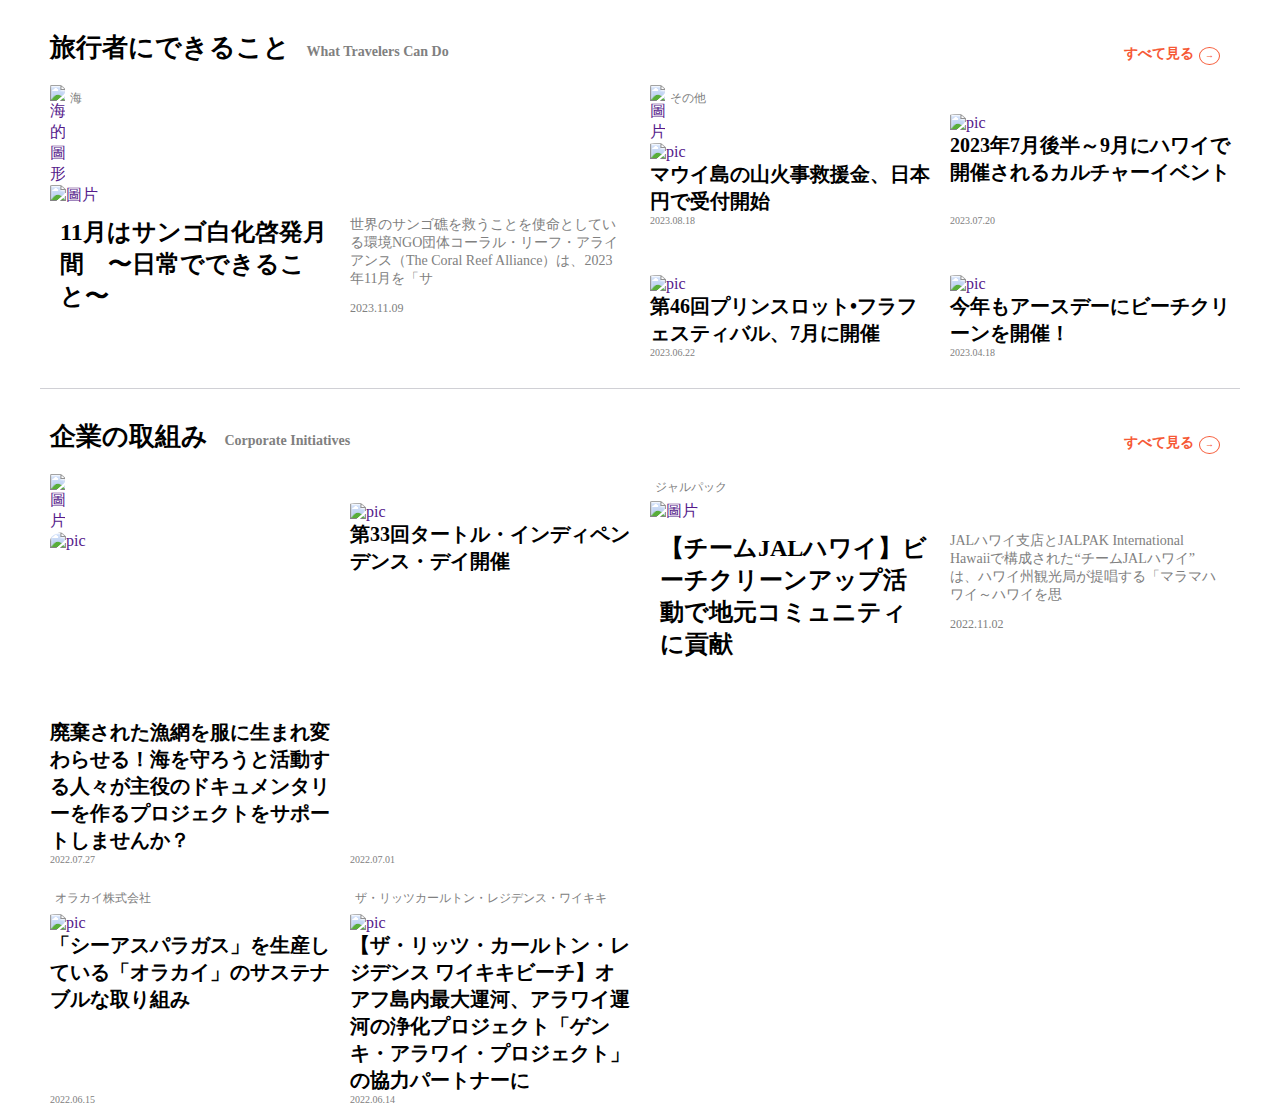
==== hawaii.html @ 2ba40d40 "Add files via upload" ====
<!DOCTYPE html>
<html lang="en">

<head>
    <meta charset="UTF-8">
    <meta name="viewport" content="width=device-width, initial-scale=1.0">
    <title>Document</title>
    <link rel="stylesheet" href="hawaii.css">
</head>

<body>

    <div class="front-page">
        <div class="title">
            <h1 class="title-content">
                旅行者にできること
                <span>What Travelers Can Do</span>
            </h1>
            <a href=""> すべて見る</a>
        </div>
        <div class="card-content">
            <a href="" class="focus">
                <div class="icon">
                    <img src="./pic/icon1.svg" alt="海的圖形">
                    <p>海</p>
                </div>
                <img src="./pic/1.jpg" alt="圖片">
                <div class="focus-text">
                    <h2>11月はサンゴ白化啓発月間　〜日常でできること〜</h2>
                    <p>
                        世界のサンゴ礁を救うことを使命としている環境NGO団体コーラル・リーフ・アライアンス（The Coral Reef Alliance）は、2023年11月を「サ

                        <span class="focus-time">2023.11.09</span>
                    </p>
                </div>
            </a>
            <div class="news">
                <a href="" class="news-card">
                    <div class="icon">
                        <img src="./pic/icon2.svg" alt="圖片">
                        <p>その他</p>
                    </div>
                    <img src="./pic/2.png" alt="pic">
                    <h2>マウイ島の山火事救援金、日本円で受付開始</h2>
                    <span class="news-time">2023.08.18</span>
                </a>
                <a href="" class="news-card">
                    <div class="icon">
                        <img src="" alt="">
                        <p></p>
                    </div>
                    <img src="./pic/3.png" alt="pic">
                    <h2>2023年7月後半～9月にハワイで開催されるカルチャーイベント</h2>
                    <span class="news-time">2023.07.20</span>
                </a>
                <a href="" class="news-card">
                    <div class="icon">
                        <img src="" alt="">
                        <p></p>
                    </div>
                    <img src="./pic/4.jpg" alt="pic">
                    <h2>第46回プリンスロット•フラフェスティバル、7月に開催</h2>
                    <span class="news-time">2023.06.22</span>
                </a>
                <a href="" class="news-card">
                    <div class="icon">
                        <img src="" alt="">
                        <p></p>
                    </div>
                    <img src="./pic/5.png" alt="pic">
                    <h2>今年もアースデーにビーチクリーンを開催！</h2>
                    <span class="news-time">2023.04.18</span>
                </a>

            </div>
        </div>
        <hr />
        <div class="title">
            <h1 class="title-content">
                企業の取組み
                <span>Corporate Initiatives</span>
            </h1>
            <a href=""> すべて見る</a>
        </div>
        <div class="card-content">
            <a href="" class="focus">
                <div class="icon">
                    <p>ジャルパック</p>
                </div>
                <img src="./pic/6.jpeg" alt="圖片">
                <div class="focus-text">
                    <h2>
                        【チームJALハワイ】ビーチクリーンアップ活動で地元コミュニティに貢献
                    </h2>
                    <p>
                        JALハワイ支店とJALPAK International Hawaiiで構成された“チームJALハワイ”は、ハワイ州観光局が提唱する「マラマハワイ～ハワイを思
                        <span class="focus-time">2022.11.02</span>
                    </p>
                </div>
            </a>
            <div class="news">
                <a href="" class="news-card">
                    <div class="icon">
                        <img src="./pic/icon2.svg" alt="圖片">
                        <p></p>
                    </div>
                    <img src="./pic/7.jpg" alt="pic" height="186.61">
                    <h2>
                        廃棄された漁網を服に生まれ変わらせる！海を守ろうと活動する人々が主役のドキュメンタリーを作るプロジェクトをサポートしませんか？
                    </h2>
                    <span class="news-time">2022.07.27</span>
                </a>
                <a href="" class="news-card">
                    <div class="icon">
                        <img src="" alt="">
                        <p></p>
                    </div>
                    <img src="./pic/8.jpg" alt="pic">
                    <h2>
                        第33回タートル・インディペンデンス・デイ開催
                    </h2>
                    <span class="news-time">2022.07.01</span>
                </a>
                <a href="" class="news-card">
                    <div class="icon">
                        <p>オラカイ株式会社</p>
                    </div>
                    <img src="./pic/9.jpg" alt="pic">
                    <h2>
                        「シーアスパラガス」を生産している「オラカイ」のサステナブルな取り組み
                    </h2>
                    <span class="news-time">2022.06.15</span>
                </a>
                <a href="" class="news-card">
                    <div class="icon">
                        <p>ザ・リッツカールトン・レジデンス・ワイキキ</p>
                    </div>
                    <img src="./pic/10.jpg" alt="pic">
                    <h2>
                        【ザ・リッツ・カールトン・レジデンス ワイキキビーチ】オアフ島内最大運河、アラワイ運河の浄化プロジェクト「ゲンキ・アラワイ・プロジェクト」の協力パートナーに
                    </h2>
                    <span class="news-time">2022.06.14</span>
                </a>
            </div>
        </div>
    </div>


</body>

</html>
---- hawaii.css ----
*{
    margin: 0;
    padding: 0;
    text-decoration: none;
    font-family: 微軟正黑體;
}

.front-page{
    width: 1200px;
    box-sizing: border-box;
    margin: auto;
}

.title{
    display: flex;
    width: 1200px;
    justify-content: space-between;
    padding: 10px;
    box-sizing: border-box;
    align-items: flex-end;
    margin-top: 20px;
}

.title-content{
    font-size: 26px;
    
}

.title-content span{
    font-size: 14px;
    color: gray;
    margin-left: 10px;
}

.title a{
    font-size: 14px;
    margin-right: 10px;
    color: #f65936;
    font-weight:bolder;
}

.title a::after{
    content: '→';
    font-size: 9px;
    border: 1px solid #f65936;
    color: #f65936;
    border-radius:100%;
    margin-left: 5px;
    padding:2px 5px 4px 5px;
    display: inline-block;
}

.title a:hover{
    color: #f65936;
    opacity: .8;
}

.card-content{
    width: 1200px;
    box-sizing: border-box;
    display: flex;
    margin: auto;
    padding: 10px;
    gap: 20px;
}

.card-content:nth-last-child(1){
    flex-direction: row-reverse;
}

.card-content a:hover{
    opacity: .8;  /*可見度*/
    transition: all .5s;
}

.focus{
    width: 600px;
    box-sizing: border-box;

}

.focus .icon{
    display: flex;
}


.focus .icon img{
    width: 15px;
}

.focus .icon p{
    padding: 5px 5px;
    font-size: 12px;
}

.focus p{
    font-size: 14px;
    color: gray;
}

.focus-text h2{
    color: black;
}

.focus img{
    width: 100%;
    border-radius: 5%;
}

.focus-text{
    display: flex;
}

.focus-text h2, p{
    width: 0px;
    flex-grow: 1;
    padding: 10px;
}


.focus-text .focus-time{
    display: block;
    font-size: 12px;
    color:gray ;
    margin-top: auto;
    line-height: 40px;

}

.news{
    width: 600px;
    display: grid;
    grid-template-columns: 1fr 1fr;
    gap: 20px;
}

.news-card{
    flex-direction: column;
    display: flex;
}

.news .icon{
    display: flex;
}

.news .icon img{
    width: 15px;
}

.news .icon p{
    font-size: 12px;
    color: grey;
    height: 19px;
    padding: 5px 5px;
}

.news-card img{
    width: 100%;
    border-radius: 5%;
    object-fit: cover;
}

.news-card h2{
    display: flex;
    font-size: 20px;
    color: black;
}

.news-card .news-time{
    display: block;
    margin-top: auto;
    font-size: 10px;
    color: grey;
}

hr{
    margin: 20px 0px;
    border: 0;
    border-top: 1px solid #d0d0d5
}
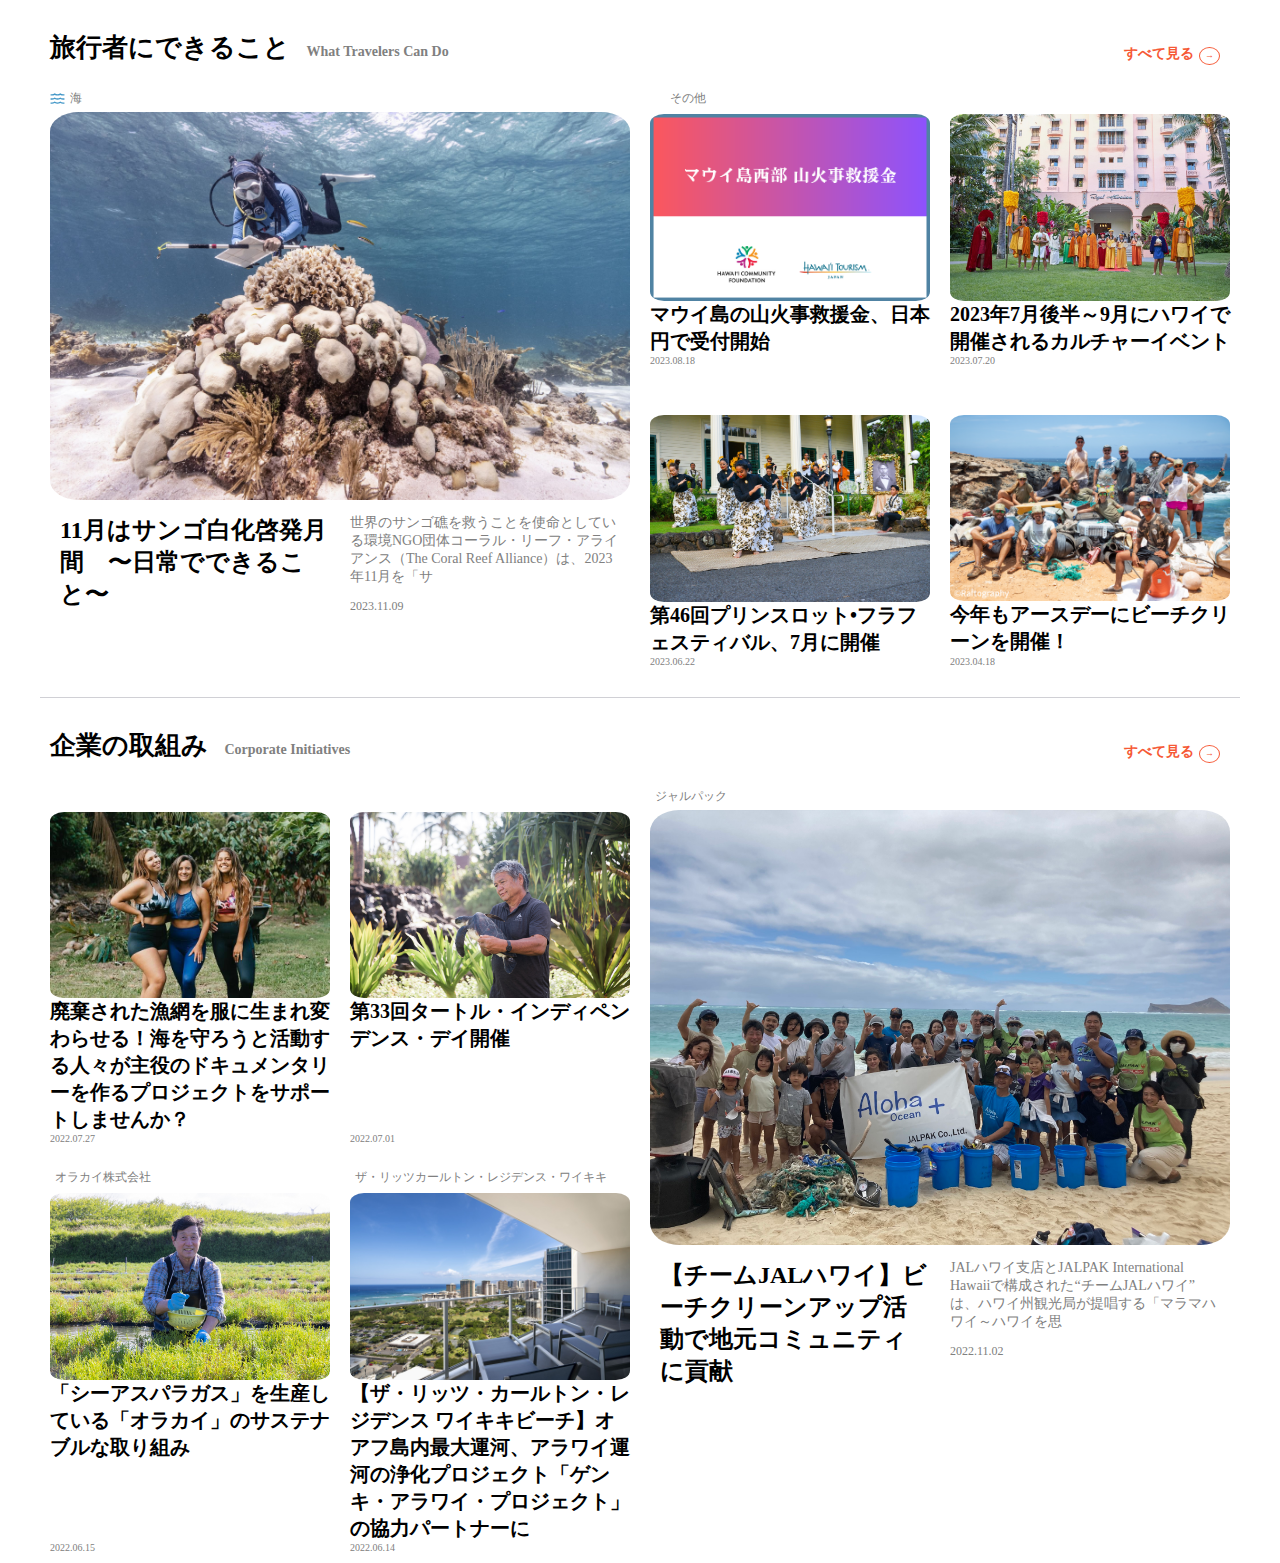
==== commit a43ad4b7: "Add files via upload" ====
--- a/hawaii.html
+++ b/hawaii.html
@@ -21,10 +21,10 @@
         <div class="card-content">
             <a href="" class="focus">
                 <div class="icon">
-                    <img src="./pic/icon1.svg" alt="海的圖形">
+                    <img src="icon1.svg" alt="海的圖形">
                     <p>海</p>
                 </div>
-                <img src="./pic/1.jpg" alt="圖片">
+                <img src="1.jpg" alt="圖片">
                 <div class="focus-text">
                     <h2>11月はサンゴ白化啓発月間　〜日常でできること〜</h2>
                     <p>
@@ -37,10 +37,10 @@
             <div class="news">
                 <a href="" class="news-card">
                     <div class="icon">
-                        <img src="./pic/icon2.svg" alt="圖片">
+                        <img src="icon2.svg" alt="圖片">
                         <p>その他</p>
                     </div>
-                    <img src="./pic/2.png" alt="pic">
+                    <img src="2.png" alt="pic">
                     <h2>マウイ島の山火事救援金、日本円で受付開始</h2>
                     <span class="news-time">2023.08.18</span>
                 </a>
@@ -49,7 +49,7 @@
                         <img src="" alt="">
                         <p></p>
                     </div>
-                    <img src="./pic/3.png" alt="pic">
+                    <img src="3.png" alt="pic">
                     <h2>2023年7月後半～9月にハワイで開催されるカルチャーイベント</h2>
                     <span class="news-time">2023.07.20</span>
                 </a>
@@ -58,7 +58,7 @@
                         <img src="" alt="">
                         <p></p>
                     </div>
-                    <img src="./pic/4.jpg" alt="pic">
+                    <img src="4.jpg" alt="pic">
                     <h2>第46回プリンスロット•フラフェスティバル、7月に開催</h2>
                     <span class="news-time">2023.06.22</span>
                 </a>
@@ -67,7 +67,7 @@
                         <img src="" alt="">
                         <p></p>
                     </div>
-                    <img src="./pic/5.png" alt="pic">
+                    <img src="5.png" alt="pic">
                     <h2>今年もアースデーにビーチクリーンを開催！</h2>
                     <span class="news-time">2023.04.18</span>
                 </a>
@@ -87,7 +87,7 @@
                 <div class="icon">
                     <p>ジャルパック</p>
                 </div>
-                <img src="./pic/6.jpeg" alt="圖片">
+                <img src="6.jpeg" alt="圖片">
                 <div class="focus-text">
                     <h2>
                         【チームJALハワイ】ビーチクリーンアップ活動で地元コミュニティに貢献
@@ -101,10 +101,10 @@
             <div class="news">
                 <a href="" class="news-card">
                     <div class="icon">
-                        <img src="./pic/icon2.svg" alt="圖片">
+                        <img src="icon2.svg" alt="圖片">
                         <p></p>
                     </div>
-                    <img src="./pic/7.jpg" alt="pic" height="186.61">
+                    <img src="7.jpg" alt="pic" height="186.61">
                     <h2>
                         廃棄された漁網を服に生まれ変わらせる！海を守ろうと活動する人々が主役のドキュメンタリーを作るプロジェクトをサポートしませんか？
                     </h2>
@@ -115,7 +115,7 @@
                         <img src="" alt="">
                         <p></p>
                     </div>
-                    <img src="./pic/8.jpg" alt="pic">
+                    <img src="8.jpg" alt="pic">
                     <h2>
                         第33回タートル・インディペンデンス・デイ開催
                     </h2>
@@ -125,7 +125,7 @@
                     <div class="icon">
                         <p>オラカイ株式会社</p>
                     </div>
-                    <img src="./pic/9.jpg" alt="pic">
+                    <img src="9.jpg" alt="pic">
                     <h2>
                         「シーアスパラガス」を生産している「オラカイ」のサステナブルな取り組み
                     </h2>
@@ -135,7 +135,7 @@
                     <div class="icon">
                         <p>ザ・リッツカールトン・レジデンス・ワイキキ</p>
                     </div>
-                    <img src="./pic/10.jpg" alt="pic">
+                    <img src="10.jpg" alt="pic">
                     <h2>
                         【ザ・リッツ・カールトン・レジデンス ワイキキビーチ】オアフ島内最大運河、アラワイ運河の浄化プロジェクト「ゲンキ・アラワイ・プロジェクト」の協力パートナーに
                     </h2>
